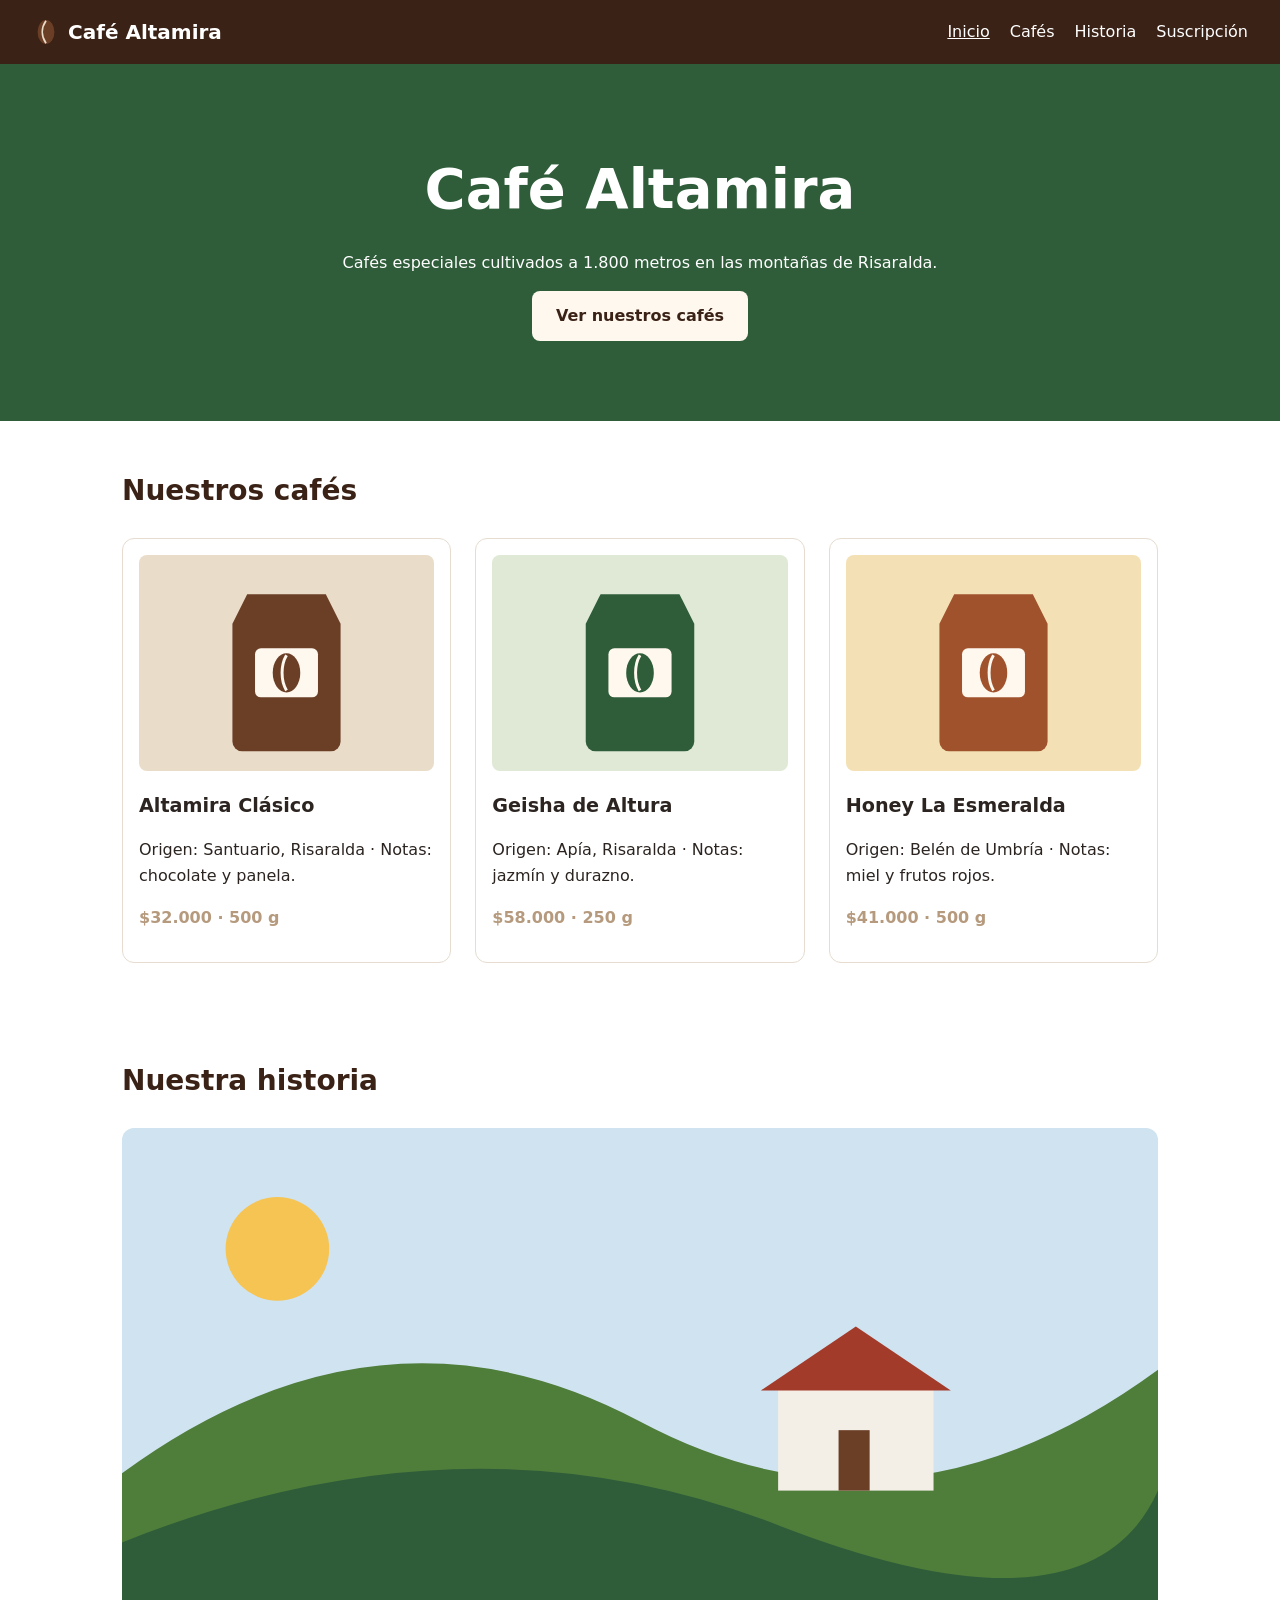
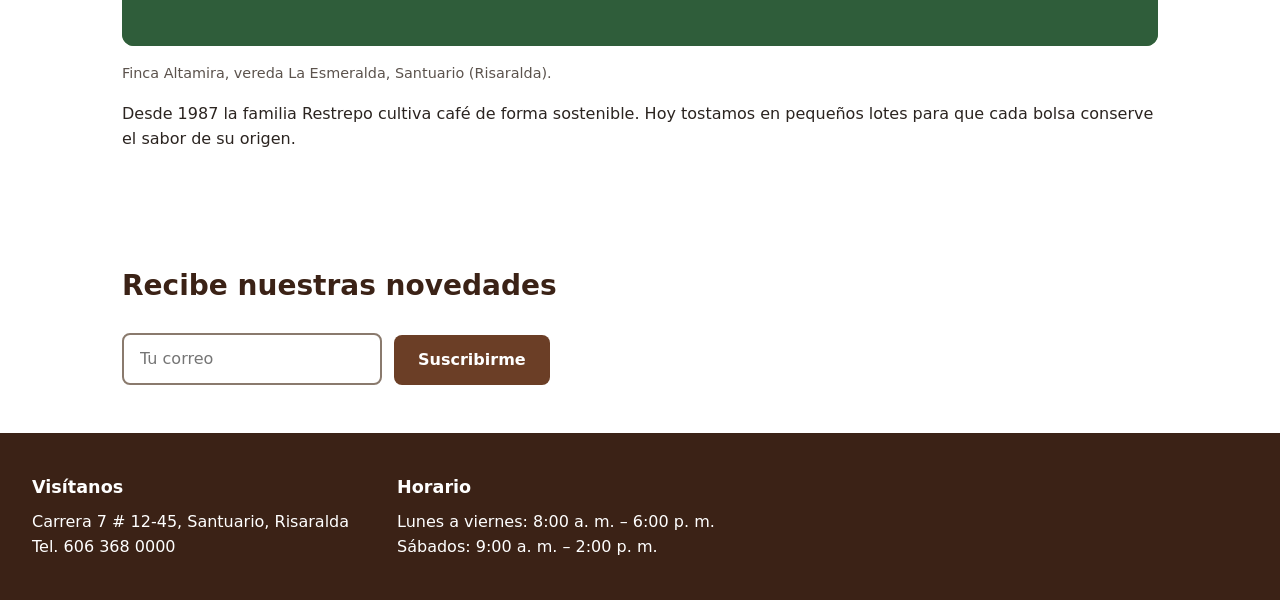
==== index.html @ 04ac3689 "Punto de partida: archivos del ejercicio" ====
<!DOCTYPE html>
<html lang="es">
<head>
  <meta charset="UTF-8">
  <meta name="viewport" content="width=device-width, initial-scale=1.0">
  <title>Café Altamira · Cafés especiales del Eje Cafetero</title>
  <link rel="stylesheet" href="css/estilos.css">
</head>
<body>
  <!-- ============================================================
       TODO G1 (parte 1): el PRIMER elemento del body debe ser un enlace
       "Saltar al contenido" con class="saltar" que lleve a #contenido.
       ============================================================ -->

  <!-- ============================================================
       EJEMPLO RESUELTO 1 · Encabezado y navegación
       - <header> es un landmark: el lector de pantalla lo anuncia como "banner".
       - <nav> con aria-label distingue este menú de otros menús de la página.
       - Los enlaces van en una lista <ul>: el lector anuncia "lista, 4 elementos".
       ============================================================ -->
  <header class="encabezado">
    <a class="logo" href="index.html">
      <img src="img/grano.svg" alt="" width="28" height="28">
      Café Altamira
    </a>
    <nav aria-label="Principal">
      <ul class="menu">
        <li><a href="index.html" aria-current="page">Inicio</a></li>
        <li><a href="#cafes">Cafés</a></li>
        <li><a href="#historia">Historia</a></li>
        <li><a href="#suscripcion">Suscripción</a></li>
      </ul>
    </nav>
  </header>

  <!-- TODO G1 (parte 2): este div es el contenido principal.
       Conviértelo en <main id="contenido"> (y cierra con </main>). -->
  <div class="contenido">

    <!-- TODO G1 (parte 3): el título de la portada es un div con letra grande.
         Debe ser el ÚNICO <h1> de la página. -->
    <div class="hero">
      <div class="titulo-grande">Café Altamira</div>
      <p>Cafés especiales cultivados a 1.800 metros en las montañas de Risaralda.</p>
      <a class="boton" href="#cafes">Ver nuestros cafés</a>
    </div>

    <!-- ============================================================
         TODO G2 · Catálogo
         - El contenedor debe ser <section id="cafes"> con un <h2>.
         - Cada producto debe ser un <article> con el nombre en <h3>.
         - Cada imagen necesita un alt que describa el producto (no el nombre del archivo).
         ============================================================ -->
    <div class="seccion" id="cafes">
      <div class="subtitulo">Nuestros cafés</div>
      <div class="productos">
        <div class="producto">
          <img src="img/cafe-clasico.svg" width="300" height="220">
          <div class="nombre">Altamira Clásico</div>
          <p>Origen: Santuario, Risaralda · Notas: chocolate y panela.</p>
          <p class="precio">$32.000 · 500 g</p>
        </div>
        <div class="producto">
          <img src="img/cafe-geisha.svg" width="300" height="220">
          <div class="nombre">Geisha de Altura</div>
          <p>Origen: Apía, Risaralda · Notas: jazmín y durazno.</p>
          <p class="precio">$58.000 · 250 g</p>
        </div>
        <div class="producto">
          <img src="img/cafe-honey.svg" width="300" height="220">
          <div class="nombre">Honey La Esmeralda</div>
          <p>Origen: Belén de Umbría · Notas: miel y frutos rojos.</p>
          <p class="precio">$41.000 · 500 g</p>
        </div>
      </div>
    </div>

    <!-- ============================================================
         EJEMPLO RESUELTO 2 · Sección con figura
         - aria-labelledby une la sección con su título: el lector la anuncia
           como "región, Nuestra historia".
         - <figure> + <figcaption> asocian la imagen con su pie de foto.
         - El alt describe lo que se VE; el figcaption agrega contexto.
         ============================================================ -->
    <section id="historia" class="seccion" aria-labelledby="historia-titulo">
      <h2 id="historia-titulo">Nuestra historia</h2>
      <figure class="figura">
        <img src="img/finca.svg" width="600" height="300"
             alt="Casa de la finca con techo rojo entre montañas verdes cubiertas de cafetales">
        <figcaption>Finca Altamira, vereda La Esmeralda, Santuario (Risaralda).</figcaption>
      </figure>
      <p>Desde 1987 la familia Restrepo cultiva café de forma sostenible. Hoy tostamos
        en pequeños lotes para que cada bolsa conserve el sabor de su origen.</p>
    </section>

    <!-- ============================================================
         TODO G3 · Suscripción
         - Usa <section id="suscripcion"> con un <h2> y un <form> real.
         - El campo de correo necesita: <label for="...">, type="email", id y required.
         - El "botón" es un div con onclick: cámbialo por <button type="submit">.
         ============================================================ -->
    <div class="seccion" id="suscripcion">
      <div class="subtitulo">Recibe nuestras novedades</div>
      <div class="formulario">
        <input type="text" placeholder="Tu correo">
        <div class="boton" onclick="alert('¡Gracias!')">Suscribirme</div>
      </div>
    </div>

  </div>

  <!-- ============================================================
       TODO G4 · Pie de página
       - El contenedor debe ser <footer>.
       - La dirección y el teléfono van dentro de <address>.
       - El horario es una tabla de datos: <table> con <caption>,
         y celdas de encabezado <th scope="col"> / <th scope="row">.
       ============================================================ -->
  <div class="pie">
    <div>
      <div class="pie-titulo">Visítanos</div>
      <div>Carrera 7 # 12-45, Santuario, Risaralda</div>
      <div>Tel. 606 368 0000</div>
    </div>
    <div>
      <div class="pie-titulo">Horario</div>
      <div>Lunes a viernes: 8:00 a. m. – 6:00 p. m.</div>
      <div>Sábados: 9:00 a. m. – 2:00 p. m.</div>
    </div>
  </div>
</body>
</html>
---- css/estilos.css ----
/* ===== Café Altamira · estilos base ===== */
:root {
  --cafe: #6b3e26;
  --cafe-oscuro: #3b2216;
  --verde: #2f5d3a;
  --crema: #fff8ee;
  --texto: #2b2420;
}

* { box-sizing: border-box; }

body {
  margin: 0;
  font-family: system-ui, "Segoe UI", Arial, sans-serif;
  color: var(--texto);
  background: #ffffff;
  line-height: 1.6;
}

/* TODO G1 (parte 4): esta regla esconde el foco y deja sin guía a quien
   navega con teclado. Bórrala y agrega una regla :focus-visible con un
   outline visible (por ejemplo 3px solid). */
*:focus { outline: none; }

/* Enlace "Saltar al contenido": oculto hasta que recibe el foco */
.saltar {
  position: absolute;
  left: 1rem;
  top: -3rem;
  padding: .5rem 1rem;
  background: var(--cafe-oscuro);
  color: #fff;
  z-index: 10;
}
.saltar:focus { top: 1rem; }

/* ----- Encabezado ----- */
.encabezado {
  display: flex;
  flex-wrap: wrap;
  justify-content: space-between;
  align-items: center;
  gap: 1rem;
  padding: 1rem 2rem;
  background: var(--cafe-oscuro);
}
.logo {
  display: flex;
  align-items: center;
  gap: .5rem;
  color: #fff;
  font-weight: 700;
  font-size: 1.25rem;
  text-decoration: none;
}
.menu {
  display: flex;
  flex-wrap: wrap;
  gap: .5rem 1.25rem;
  list-style: none;
  margin: 0;
  padding: 0;
}
.menu a { color: #fff; text-decoration: none; }
.menu a:hover,
.menu a[aria-current="page"] { text-decoration: underline; }

/* ----- Portada ----- */
.hero {
  padding: 5rem 2rem;
  text-align: center;
  background: var(--verde);
  color: #fff;
}
.hero h1,
.titulo-grande {
  margin: 0 0 .5rem;
  font-size: clamp(2rem, 6vw, 3.5rem);
  font-weight: 800;
}
.boton {
  display: inline-block;
  padding: .75rem 1.5rem;
  border: 0;
  border-radius: .5rem;
  background: var(--crema);
  color: var(--cafe-oscuro);
  font: inherit;
  font-weight: 700;
  text-decoration: none;
  cursor: pointer;
}

/* ----- Secciones ----- */
.seccion {
  max-width: 1100px;
  margin: 0 auto;
  padding: 3rem 2rem;
}
.seccion h2,
.subtitulo {
  font-size: 1.75rem;
  font-weight: 700;
  margin: 0 0 1.5rem;
  color: var(--cafe-oscuro);
}

/* ----- Catálogo ----- */
.productos {
  display: grid;
  grid-template-columns: repeat(auto-fit, minmax(240px, 1fr));
  gap: 1.5rem;
}
.producto {
  padding: 1rem;
  border: 1px solid #e6dccf;
  border-radius: .75rem;
  background: #fff;
}
.producto img { width: 100%; height: auto; border-radius: .5rem; }
.producto h3,
.nombre { font-size: 1.2rem; font-weight: 700; margin: .75rem 0 .25rem; }

/* TODO G2 (parte 4): este color tiene un contraste de 2.7:1 sobre blanco.
   WCAG AA pide 4.5:1. Cámbialo por uno más oscuro (por ejemplo var(--cafe)). */
.precio {
  font-weight: 700;
  color: #b59a7e;
}

/* ----- Historia ----- */
.figura { margin: 0 0 1rem; }
.figura img { width: 100%; height: auto; border-radius: .75rem; }
.figura figcaption { font-size: .9rem; color: #5c534d; margin-top: .5rem; }

/* ----- Suscripción ----- */
.formulario {
  display: flex;
  flex-wrap: wrap;
  gap: .75rem;
  align-items: flex-end;
}
.formulario label { display: block; font-weight: 600; margin-bottom: .25rem; }
.formulario input {
  padding: .7rem 1rem;
  min-width: 260px;
  border: 2px solid #8a7a6d;
  border-radius: .5rem;
  font: inherit;
}
.formulario .boton { background: var(--cafe); color: #fff; }

/* ----- Pie ----- */
.pie {
  display: flex;
  flex-wrap: wrap;
  gap: 3rem;
  padding: 2.5rem 2rem;
  background: var(--cafe-oscuro);
  color: #fff;
}
.pie h2,
.pie-titulo { font-size: 1.1rem; font-weight: 700; margin: 0 0 .5rem; }
.pie address { font-style: normal; }
.pie a { color: #fff; }
.pie table { border-collapse: collapse; }
.pie caption { text-align: left; font-weight: 700; margin-bottom: .5rem; }
.pie th,
.pie td { text-align: left; padding: .25rem 1rem .25rem 0; }
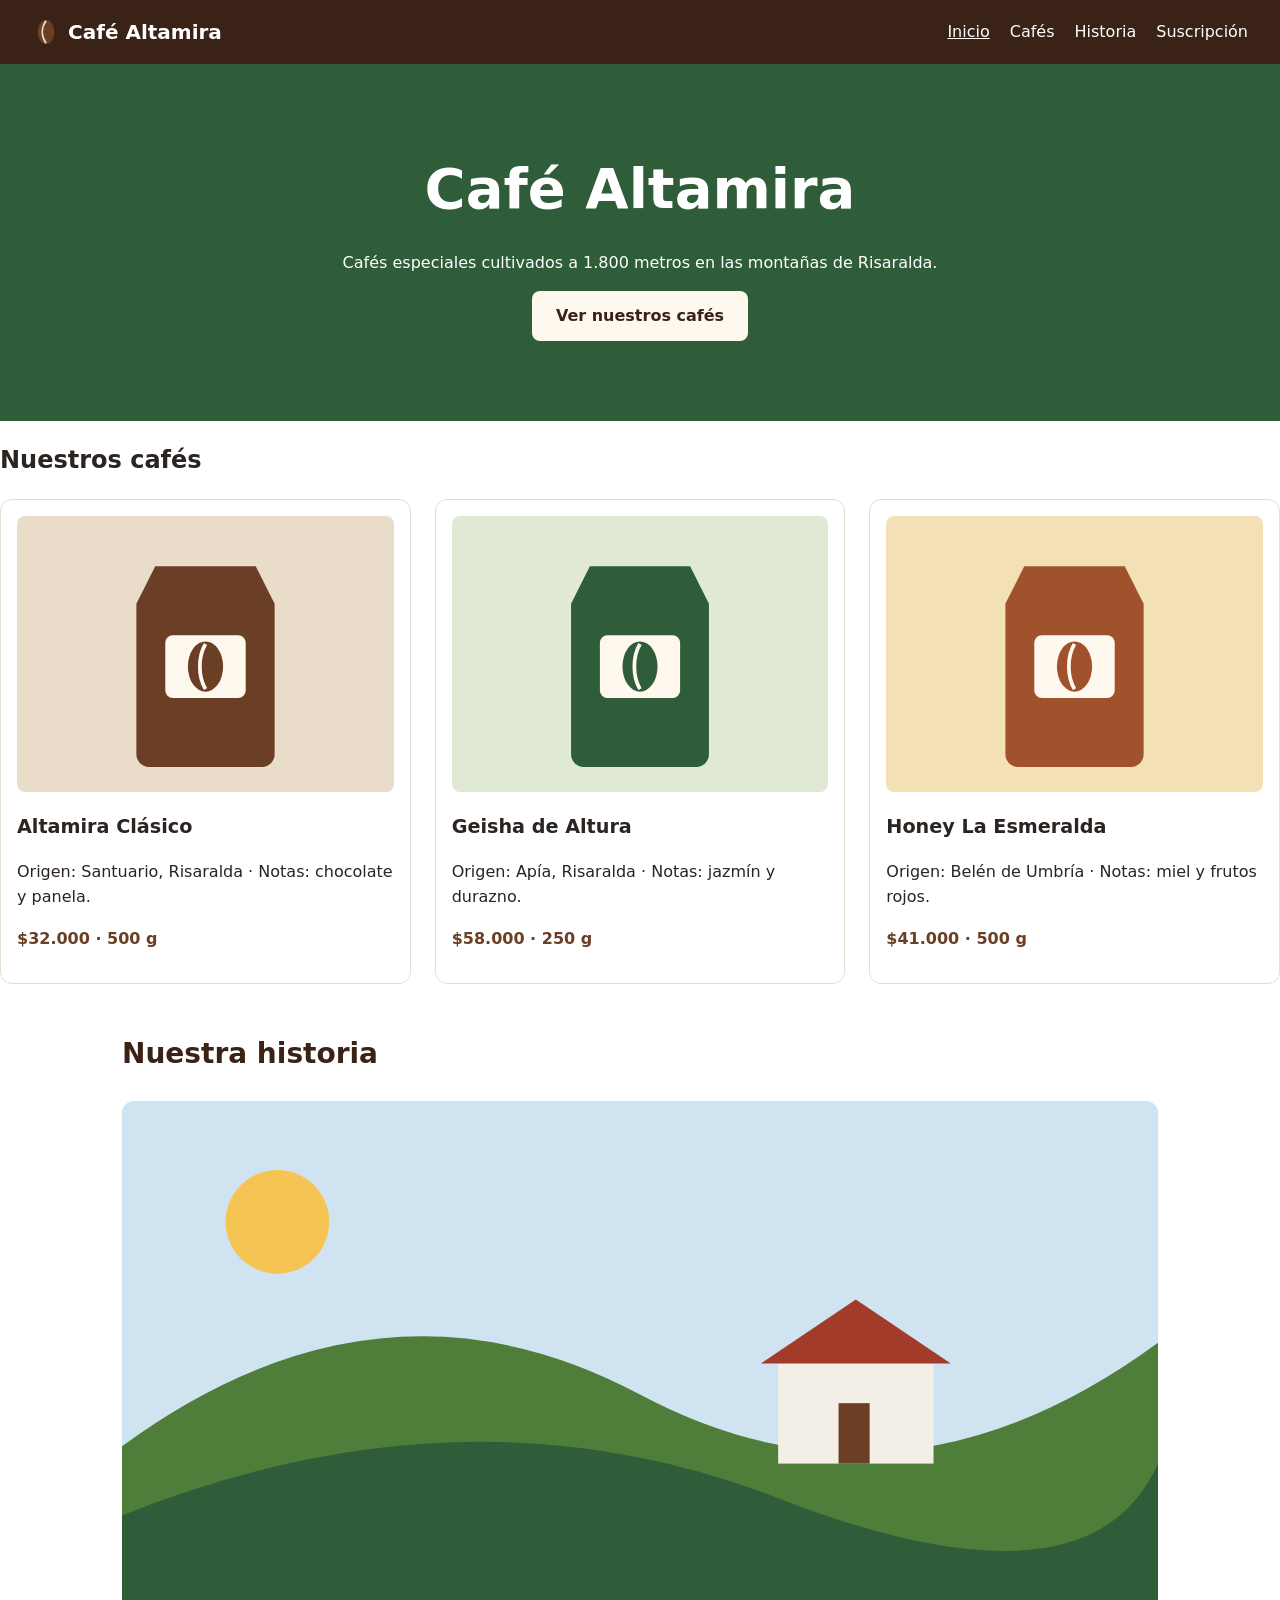
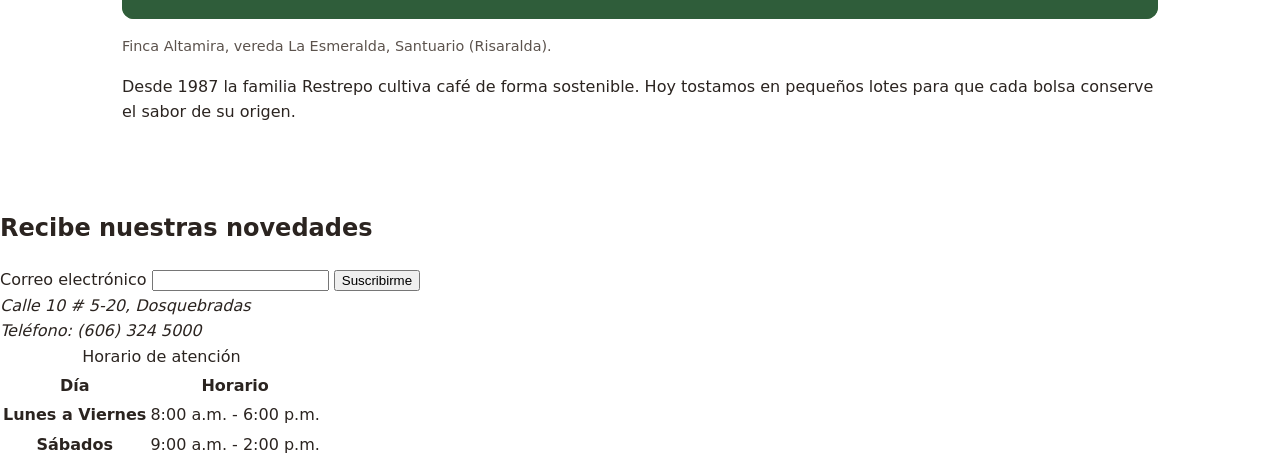
==== commit ba051e62: "final de actividad #6 accesibilidad" ====
--- a/index.html
+++ b/index.html
@@ -7,17 +7,7 @@
   <link rel="stylesheet" href="css/estilos.css">
 </head>
 <body>
-  <!-- ============================================================
-       TODO G1 (parte 1): el PRIMER elemento del body debe ser un enlace
-       "Saltar al contenido" con class="saltar" que lleve a #contenido.
-       ============================================================ -->
-
-  <!-- ============================================================
-       EJEMPLO RESUELTO 1 · Encabezado y navegación
-       - <header> es un landmark: el lector de pantalla lo anuncia como "banner".
-       - <nav> con aria-label distingue este menú de otros menús de la página.
-       - Los enlaces van en una lista <ul>: el lector anuncia "lista, 4 elementos".
-       ============================================================ -->
+  <a class="saltar" href="#contenido">Saltar al contenido</a>
   <header class="encabezado">
     <a class="logo" href="index.html">
       <img src="img/grano.svg" alt="" width="28" height="28">
@@ -35,15 +25,15 @@
 
   <!-- TODO G1 (parte 2): este div es el contenido principal.
        Conviértelo en <main id="contenido"> (y cierra con </main>). -->
-  <div class="contenido">
+  <main id="contenido">
 
     <!-- TODO G1 (parte 3): el título de la portada es un div con letra grande.
          Debe ser el ÚNICO <h1> de la página. -->
     <div class="hero">
-      <div class="titulo-grande">Café Altamira</div>
-      <p>Cafés especiales cultivados a 1.800 metros en las montañas de Risaralda.</p>
-      <a class="boton" href="#cafes">Ver nuestros cafés</a>
-    </div>
+  <h1>Café Altamira</h1>
+  <p>Cafés especiales cultivados a 1.800 metros en las montañas de Risaralda.</p>
+  <a class="boton" href="#cafes">Ver nuestros cafés</a>
+</div>
 
     <!-- ============================================================
          TODO G2 · Catálogo
@@ -51,29 +41,30 @@
          - Cada producto debe ser un <article> con el nombre en <h3>.
          - Cada imagen necesita un alt que describa el producto (no el nombre del archivo).
          ============================================================ -->
-    <div class="seccion" id="cafes">
-      <div class="subtitulo">Nuestros cafés</div>
-      <div class="productos">
-        <div class="producto">
-          <img src="img/cafe-clasico.svg" width="300" height="220">
-          <div class="nombre">Altamira Clásico</div>
-          <p>Origen: Santuario, Risaralda · Notas: chocolate y panela.</p>
-          <p class="precio">$32.000 · 500 g</p>
-        </div>
-        <div class="producto">
-          <img src="img/cafe-geisha.svg" width="300" height="220">
-          <div class="nombre">Geisha de Altura</div>
-          <p>Origen: Apía, Risaralda · Notas: jazmín y durazno.</p>
-          <p class="precio">$58.000 · 250 g</p>
-        </div>
-        <div class="producto">
-          <img src="img/cafe-honey.svg" width="300" height="220">
-          <div class="nombre">Honey La Esmeralda</div>
-          <p>Origen: Belén de Umbría · Notas: miel y frutos rojos.</p>
-          <p class="precio">$41.000 · 500 g</p>
-        </div>
-      </div>
-    </div>
+
+    <section id="cafes">
+  <h2>Nuestros cafés</h2>
+  <div class="productos">
+    <article class="producto">
+      <img src="img/cafe-clasico.svg" alt="Bolsa de café Altamira Clásico de 500 gramos" width="300" height="220">
+      <h3>Altamira Clásico</h3>
+      <p>Origen: Santuario, Risaralda · Notas: chocolate y panela.</p>
+      <p class="precio">$32.000 · 500 g</p>
+    </article>
+    <article class="producto">
+      <img src="img/cafe-geisha.svg" alt="Bolsa de café Geisha de Altura de 250 gramos" width="300" height="220">
+      <h3>Geisha de Altura</h3>
+      <p>Origen: Apía, Risaralda · Notas: jazmín y durazno.</p>
+      <p class="precio">$58.000 · 250 g</p>
+    </article>
+    <article class="producto">
+      <img src="img/cafe-honey.svg" alt="Bolsa de café Honey La Esmeralda de 500 gramos" width="300" height="220">
+      <h3>Honey La Esmeralda</h3>
+      <p>Origen: Belén de Umbría · Notas: miel y frutos rojos.</p>
+      <p class="precio">$41.000 · 500 g</p>
+    </article>
+  </div>
+</section>
 
     <!-- ============================================================
          EJEMPLO RESUELTO 2 · Sección con figura
@@ -99,15 +90,14 @@
          - El campo de correo necesita: <label for="...">, type="email", id y required.
          - El "botón" es un div con onclick: cámbialo por <button type="submit">.
          ============================================================ -->
-    <div class="seccion" id="suscripcion">
-      <div class="subtitulo">Recibe nuestras novedades</div>
-      <div class="formulario">
-        <input type="text" placeholder="Tu correo">
-        <div class="boton" onclick="alert('¡Gracias!')">Suscribirme</div>
-      </div>
-    </div>
-
-  </div>
+    <section id="suscripcion">
+      <h2>Recibe nuestras novedades</h2>
+      <form action="#" method="post">
+       <label for="correo">Correo electrónico</label>
+       <input type="email" id="correo" name="correo" required>
+       <button type="submit">Suscribirme</button>
+      </form>
+    </section>
 
   <!-- ============================================================
        TODO G4 · Pie de página
@@ -116,17 +106,31 @@
        - El horario es una tabla de datos: <table> con <caption>,
          y celdas de encabezado <th scope="col"> / <th scope="row">.
        ============================================================ -->
-  <div class="pie">
-    <div>
-      <div class="pie-titulo">Visítanos</div>
-      <div>Carrera 7 # 12-45, Santuario, Risaralda</div>
-      <div>Tel. 606 368 0000</div>
-    </div>
-    <div>
-      <div class="pie-titulo">Horario</div>
-      <div>Lunes a viernes: 8:00 a. m. – 6:00 p. m.</div>
-      <div>Sábados: 9:00 a. m. – 2:00 p. m.</div>
-    </div>
-  </div>
+  <footer>
+  <address>
+    Calle 10 # 5-20, Dosquebradas<br>
+    Teléfono: (606) 324 5000
+  </address>
+  <table>
+    <caption>Horario de atención</caption>
+    <thead>
+      <tr>
+        <th scope="col">Día</th>
+        <th scope="col">Horario</th>
+      </tr>
+    </thead>
+    <tbody>
+      <tr>
+        <th scope="row">Lunes a Viernes</th>
+        <td>8:00 a.m. - 6:00 p.m.</td>
+      </tr>
+      <tr>
+        <th scope="row">Sábados</th>
+        <td>9:00 a.m. - 2:00 p.m.</td>
+      </tr>
+    </tbody>
+  </table>
+</footer>
+   </main>
 </body>
 </html>
--- a/css/estilos.css
+++ b/css/estilos.css
@@ -20,7 +20,7 @@
 /* TODO G1 (parte 4): esta regla esconde el foco y deja sin guía a quien
    navega con teclado. Bórrala y agrega una regla :focus-visible con un
    outline visible (por ejemplo 3px solid). */
-*:focus { outline: none; }
+:focus-visible { outline: 3px solid var(--verde); outline-offset: 2px; }
 
 /* Enlace "Saltar al contenido": oculto hasta que recibe el foco */
 .saltar {
@@ -125,7 +125,7 @@
    WCAG AA pide 4.5:1. Cámbialo por uno más oscuro (por ejemplo var(--cafe)). */
 .precio {
   font-weight: 700;
-  color: #b59a7e;
+  color: var(--cafe);
 }
 
 /* ----- Historia ----- */
